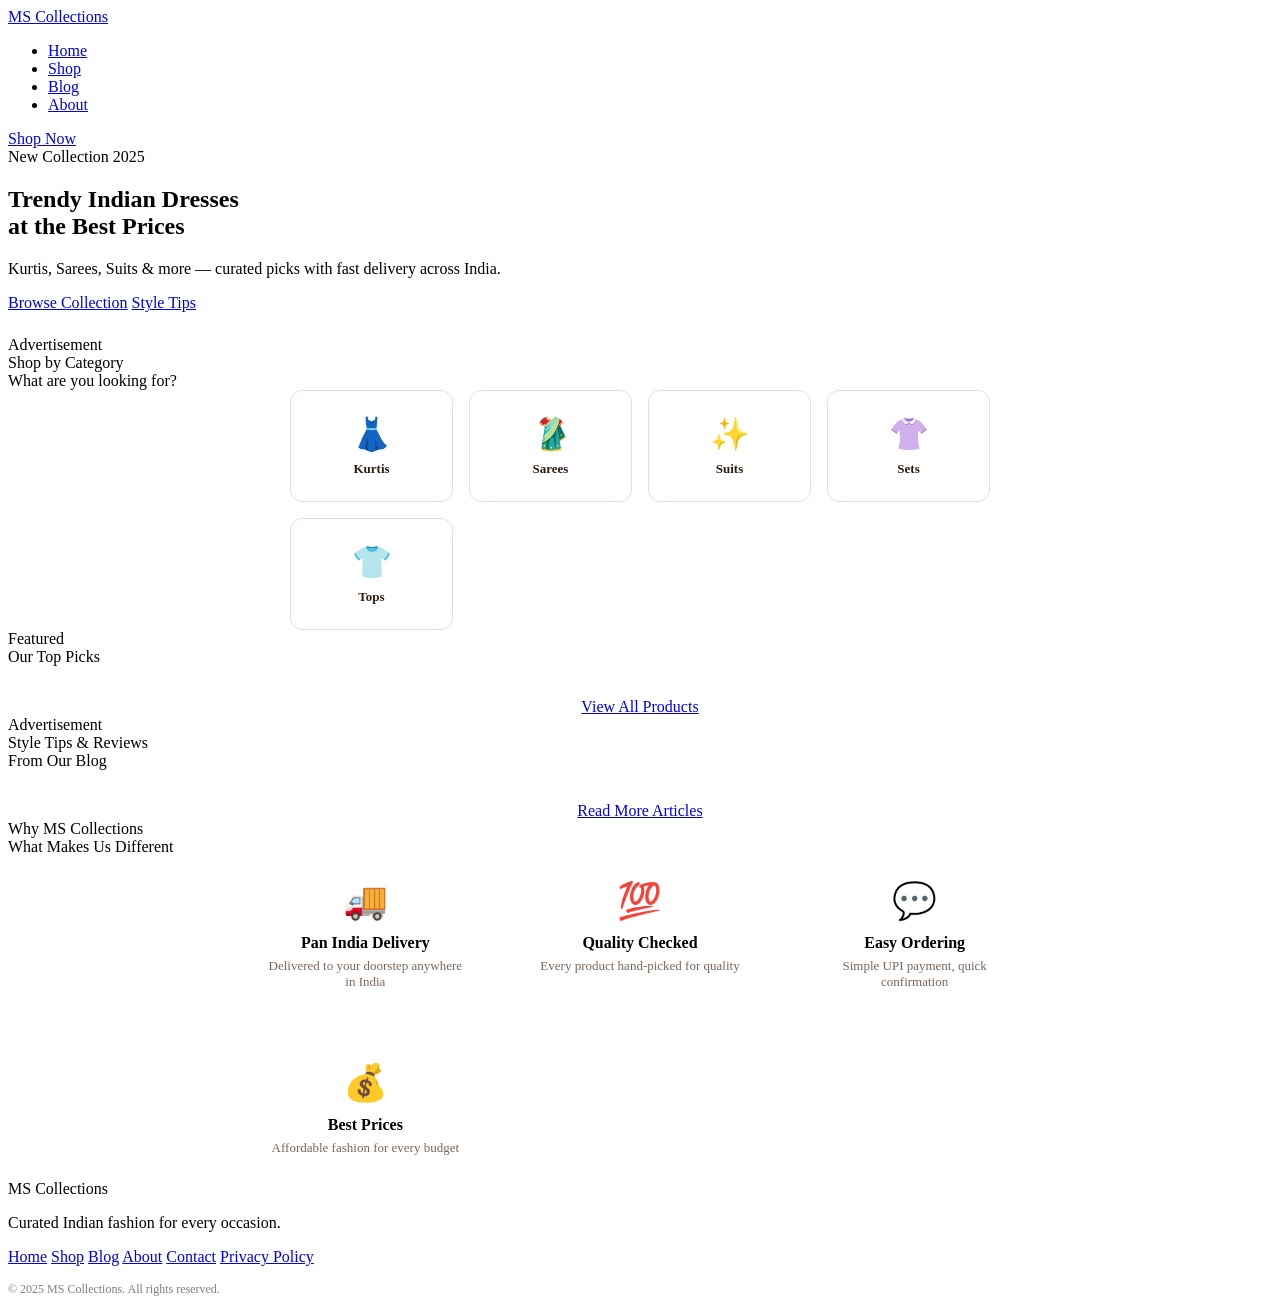
==== index.html @ 7e94d1b1 "Add files via upload MS V1" ====
<!DOCTYPE html>
<html lang="en">
<head>
  <meta charset="UTF-8">
  <meta name="viewport" content="width=device-width, initial-scale=1.0">
  <title>MS Collections — Trendy Indian Dresses & Kurtis</title>
  <meta name="description" content="Shop the best Indian dresses, kurtis, sarees and suits at MS Collections. Affordable prices, fast delivery across India.">
  <link rel="stylesheet" href="css/style.css">
</head>
<body>

<!-- NAV -->
<nav>
  <div class="nav-inner">
    <a href="index.html" class="logo">MS <span>Collections</span></a>
    <ul class="nav-links">
      <li><a href="index.html" class="active">Home</a></li>
      <li><a href="products.html">Shop</a></li>
      <li><a href="blog.html">Blog</a></li>
      <li><a href="about.html">About</a></li>
    </ul>
    <div class="nav-right">
      <a href="products.html" class="cart-btn">Shop Now</a>
    </div>
  </div>
</nav>

<!-- HERO -->
<section class="hero">
  <div class="hero-tag">New Collection 2025</div>
  <h1>Trendy Indian Dresses<br>at the Best Prices</h1>
  <p>Kurtis, Sarees, Suits & more — curated picks with fast delivery across India.</p>
  <div class="hero-btns">
    <a href="products.html" class="btn-primary">Browse Collection</a>
    <a href="blog.html" class="btn-outline">Style Tips</a>
  </div>
</section>

<!-- ADSENSE TOP BANNER -->
<div class="container">
  <div class="ad-slot ad-slot-banner" style="margin-top:24px">
    <!-- Google AdSense — Add your ad code here after approval -->
    Advertisement
  </div>
</div>

<!-- CATEGORIES -->
<section class="section">
  <div class="container">
    <div class="section-header">
      <div class="section-tag">Shop by Category</div>
      <div class="section-title">What are you looking for?</div>
    </div>
    <div style="display:grid;grid-template-columns:repeat(auto-fill,minmax(140px,1fr));gap:16px;max-width:700px;margin:0 auto">
      <a href="products.html?cat=Kurtis" style="text-decoration:none">
        <div style="background:#fff;border:1px solid #e8ddd4;border-radius:12px;padding:24px 16px;text-align:center;transition:all 0.2s" onmouseover="this.style.borderColor='#c4622d';this.style.transform='translateY(-2px)'" onmouseout="this.style.borderColor='#e8ddd4';this.style.transform='translateY(0)'">
          <div style="font-size:32px;margin-bottom:8px">👗</div>
          <div style="font-weight:600;font-size:13px;color:#2d1b0e">Kurtis</div>
        </div>
      </a>
      <a href="products.html?cat=Sarees" style="text-decoration:none">
        <div style="background:#fff;border:1px solid #e8ddd4;border-radius:12px;padding:24px 16px;text-align:center;transition:all 0.2s" onmouseover="this.style.borderColor='#c4622d';this.style.transform='translateY(-2px)'" onmouseout="this.style.borderColor='#e8ddd4';this.style.transform='translateY(0)'">
          <div style="font-size:32px;margin-bottom:8px">🥻</div>
          <div style="font-weight:600;font-size:13px;color:#2d1b0e">Sarees</div>
        </div>
      </a>
      <a href="products.html?cat=Suits" style="text-decoration:none">
        <div style="background:#fff;border:1px solid #e8ddd4;border-radius:12px;padding:24px 16px;text-align:center;transition:all 0.2s" onmouseover="this.style.borderColor='#c4622d';this.style.transform='translateY(-2px)'" onmouseout="this.style.borderColor='#e8ddd4';this.style.transform='translateY(0)'">
          <div style="font-size:32px;margin-bottom:8px">✨</div>
          <div style="font-weight:600;font-size:13px;color:#2d1b0e">Suits</div>
        </div>
      </a>
      <a href="products.html?cat=Sets" style="text-decoration:none">
        <div style="background:#fff;border:1px solid #e8ddd4;border-radius:12px;padding:24px 16px;text-align:center;transition:all 0.2s" onmouseover="this.style.borderColor='#c4622d';this.style.transform='translateY(-2px)'" onmouseout="this.style.borderColor='#e8ddd4';this.style.transform='translateY(0)'">
          <div style="font-size:32px;margin-bottom:8px">👚</div>
          <div style="font-weight:600;font-size:13px;color:#2d1b0e">Sets</div>
        </div>
      </a>
      <a href="products.html?cat=Tops" style="text-decoration:none">
        <div style="background:#fff;border:1px solid #e8ddd4;border-radius:12px;padding:24px 16px;text-align:center;transition:all 0.2s" onmouseover="this.style.borderColor='#c4622d';this.style.transform='translateY(-2px)'" onmouseout="this.style.borderColor='#e8ddd4';this.style.transform='translateY(0)'">
          <div style="font-size:32px;margin-bottom:8px">👕</div>
          <div style="font-weight:600;font-size:13px;color:#2d1b0e">Tops</div>
        </div>
      </a>
    </div>
  </div>
</section>

<!-- FEATURED PRODUCTS -->
<section class="section section-alt">
  <div class="container">
    <div class="section-header">
      <div class="section-tag">Featured</div>
      <div class="section-title">Our Top Picks</div>
    </div>
    <div class="products-grid" id="featured-products">
      <!-- Loaded by JS -->
    </div>
    <div style="text-align:center;margin-top:32px">
      <a href="products.html" class="btn-primary">View All Products</a>
    </div>
  </div>
</section>

<!-- ADSENSE MIDDLE -->
<div class="container">
  <div class="ad-slot ad-slot-banner">
    <!-- Google AdSense — Add your ad code here after approval -->
    Advertisement
  </div>
</div>

<!-- BLOG SECTION -->
<section class="section">
  <div class="container">
    <div class="section-header">
      <div class="section-tag">Style Tips & Reviews</div>
      <div class="section-title">From Our Blog</div>
    </div>
    <div class="blogs-grid" id="featured-blogs">
      <!-- Loaded by JS -->
    </div>
    <div style="text-align:center;margin-top:32px">
      <a href="blog.html" class="btn-primary">Read More Articles</a>
    </div>
  </div>
</section>

<!-- WHY US -->
<section class="section section-alt">
  <div class="container">
    <div class="section-header">
      <div class="section-tag">Why MS Collections</div>
      <div class="section-title">What Makes Us Different</div>
    </div>
    <div style="display:grid;grid-template-columns:repeat(auto-fill,minmax(200px,1fr));gap:24px;max-width:800px;margin:0 auto">
      <div style="text-align:center;padding:24px">
        <div style="font-size:36px;margin-bottom:12px">🚚</div>
        <div style="font-weight:600;margin-bottom:6px">Pan India Delivery</div>
        <div style="font-size:13px;color:#7a6658">Delivered to your doorstep anywhere in India</div>
      </div>
      <div style="text-align:center;padding:24px">
        <div style="font-size:36px;margin-bottom:12px">💯</div>
        <div style="font-weight:600;margin-bottom:6px">Quality Checked</div>
        <div style="font-size:13px;color:#7a6658">Every product hand-picked for quality</div>
      </div>
      <div style="text-align:center;padding:24px">
        <div style="font-size:36px;margin-bottom:12px">💬</div>
        <div style="font-weight:600;margin-bottom:6px">Easy Ordering</div>
        <div style="font-size:13px;color:#7a6658">Simple UPI payment, quick confirmation</div>
      </div>
      <div style="text-align:center;padding:24px">
        <div style="font-size:36px;margin-bottom:12px">💰</div>
        <div style="font-weight:600;margin-bottom:6px">Best Prices</div>
        <div style="font-size:13px;color:#7a6658">Affordable fashion for every budget</div>
      </div>
    </div>
  </div>
</section>

<!-- FOOTER -->
<footer>
  <div class="footer-logo">MS <span>Collections</span></div>
  <p>Curated Indian fashion for every occasion.</p>
  <div class="footer-links">
    <a href="index.html">Home</a>
    <a href="products.html">Shop</a>
    <a href="blog.html">Blog</a>
    <a href="about.html">About</a>
    <a href="about.html#contact">Contact</a>
    <a href="privacy.html">Privacy Policy</a>
  </div>
  <p style="margin-top:16px;font-size:12px;opacity:0.5">&copy; 2025 MS Collections. All rights reserved.</p>
</footer>

<script src="js/main.js"></script>
</body>
</html>
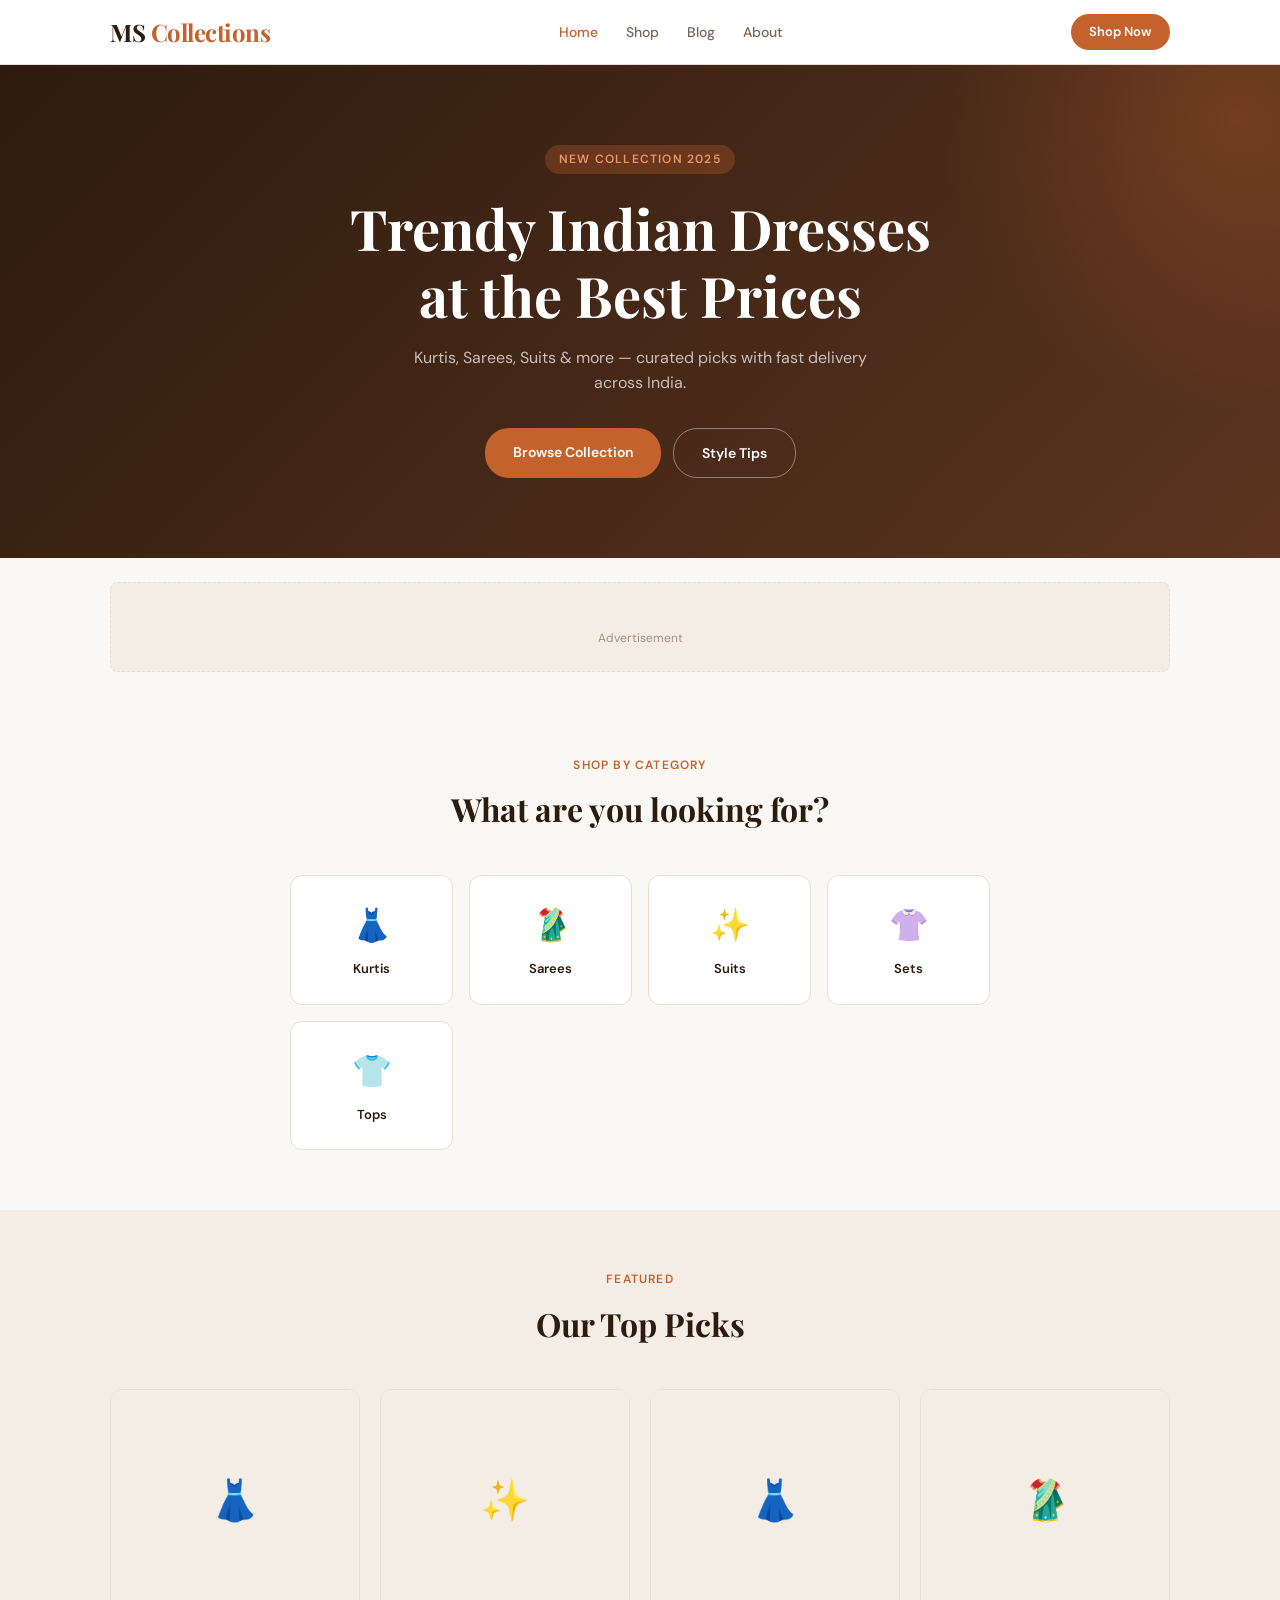
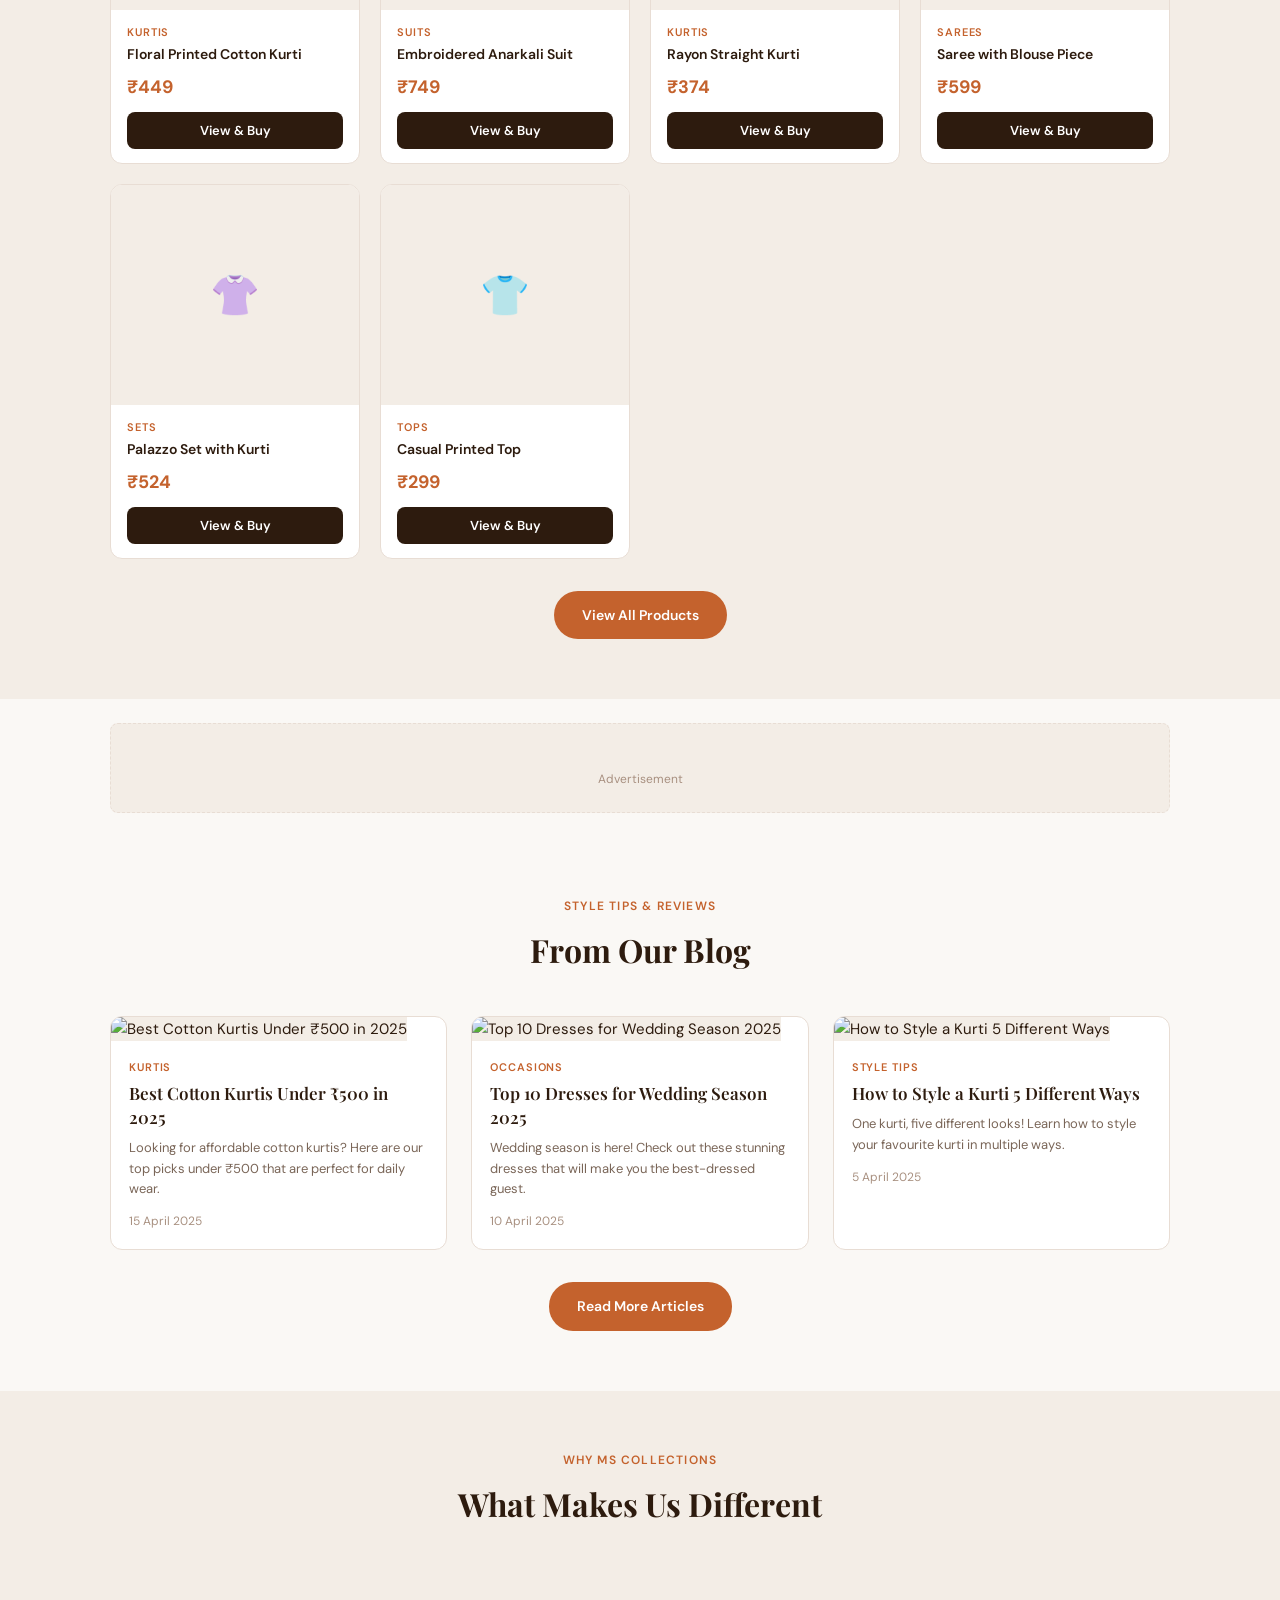
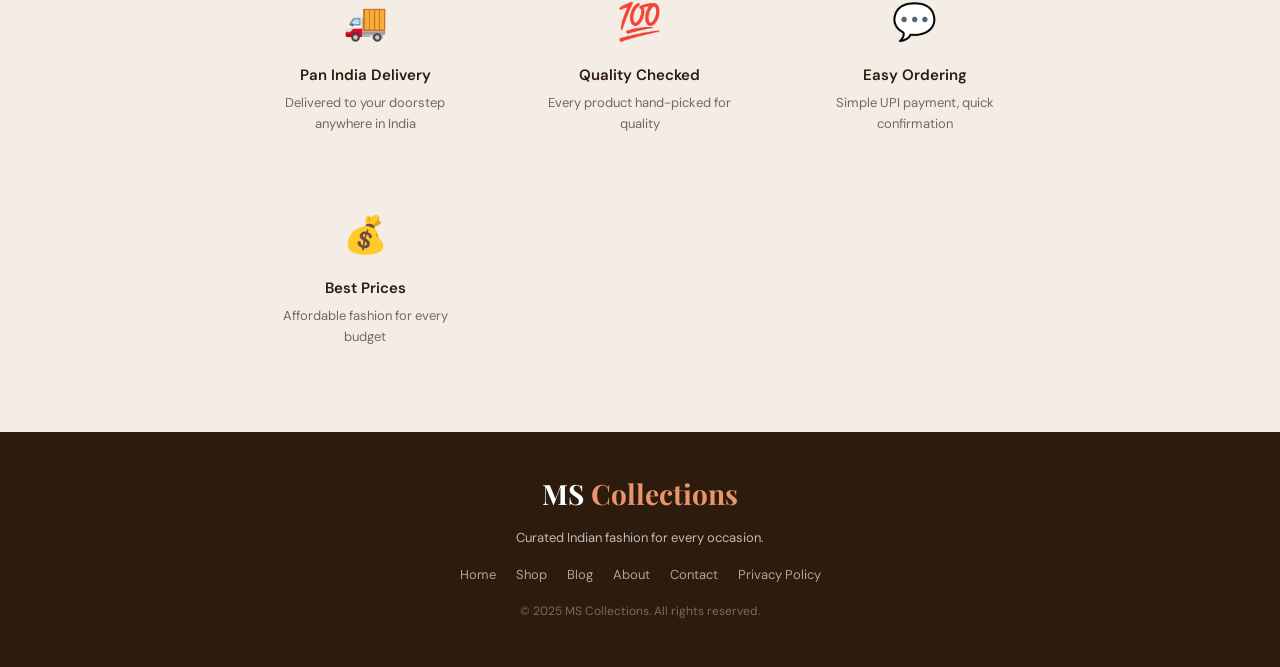
==== commit 74208bf3: "Add files via upload" ====
--- a/index.html
+++ b/index.html
@@ -6,6 +6,8 @@
   <title>MS Collections — Trendy Indian Dresses & Kurtis</title>
   <meta name="description" content="Shop the best Indian dresses, kurtis, sarees and suits at MS Collections. Affordable prices, fast delivery across India.">
   <link rel="stylesheet" href="css/style.css">
+  <script async src="https://pagead2.googlesyndication.com/pagead/js/adsbygoogle.js?client=ca-pub-4828452503602033"
+     crossorigin="anonymous"></script>
 </head>
 <body>
 
--- a/css/style.css
+++ b/css/style.css
@@ -0,0 +1,581 @@
+@import url('https://fonts.googleapis.com/css2?family=Playfair+Display:wght@400;600;700&family=DM+Sans:wght@300;400;500;600&display=swap');
+
+:root {
+  --bg: #faf8f5;
+  --bg2: #f3ede6;
+  --primary: #2d1b0e;
+  --accent: #c4622d;
+  --accent2: #e8956d;
+  --text: #2d1b0e;
+  --text2: #7a6658;
+  --text3: #a89080;
+  --white: #ffffff;
+  --border: #e8ddd4;
+  --card-bg: #ffffff;
+  --success: #3a7d44;
+  --font-display: 'Playfair Display', serif;
+  --font-body: 'DM Sans', sans-serif;
+  --radius: 12px;
+  --radius-sm: 8px;
+  --shadow: 0 2px 16px rgba(45,27,14,0.08);
+  --shadow-hover: 0 8px 32px rgba(45,27,14,0.14);
+}
+
+* { box-sizing: border-box; margin: 0; padding: 0; }
+
+html { scroll-behavior: smooth; }
+
+body {
+  font-family: var(--font-body);
+  background: var(--bg);
+  color: var(--text);
+  font-size: 15px;
+  line-height: 1.6;
+}
+
+/* ── NAV ─────────────────────────────── */
+nav {
+  background: var(--white);
+  border-bottom: 1px solid var(--border);
+  position: sticky;
+  top: 0;
+  z-index: 100;
+}
+
+.nav-inner {
+  max-width: 1100px;
+  margin: 0 auto;
+  padding: 0 20px;
+  display: flex;
+  align-items: center;
+  justify-content: space-between;
+  height: 64px;
+}
+
+.logo {
+  font-family: var(--font-display);
+  font-size: 24px;
+  font-weight: 700;
+  color: var(--primary);
+  text-decoration: none;
+  letter-spacing: -0.5px;
+}
+
+.logo span { color: var(--accent); }
+
+.nav-links {
+  display: flex;
+  gap: 28px;
+  list-style: none;
+}
+
+.nav-links a {
+  text-decoration: none;
+  color: var(--text2);
+  font-size: 14px;
+  font-weight: 500;
+  transition: color 0.2s;
+}
+
+.nav-links a:hover, .nav-links a.active { color: var(--accent); }
+
+.nav-right { display: flex; align-items: center; gap: 16px; }
+
+.cart-btn {
+  background: var(--accent);
+  color: white;
+  border: none;
+  padding: 8px 18px;
+  border-radius: 20px;
+  font-family: var(--font-body);
+  font-size: 13px;
+  font-weight: 600;
+  cursor: pointer;
+  transition: background 0.2s;
+  text-decoration: none;
+  display: inline-block;
+}
+
+.cart-btn:hover { background: #a8501f; }
+
+/* ── CONTAINER ───────────────────────── */
+.container {
+  max-width: 1100px;
+  margin: 0 auto;
+  padding: 0 20px;
+}
+
+/* ── HERO ────────────────────────────── */
+.hero {
+  background: linear-gradient(135deg, #2d1b0e 0%, #5c3420 100%);
+  color: white;
+  padding: 80px 20px;
+  text-align: center;
+  position: relative;
+  overflow: hidden;
+}
+
+.hero::before {
+  content: '';
+  position: absolute;
+  top: -50%;
+  right: -20%;
+  width: 600px;
+  height: 600px;
+  background: radial-gradient(circle, rgba(196,98,45,0.3) 0%, transparent 70%);
+  pointer-events: none;
+}
+
+.hero-tag {
+  display: inline-block;
+  background: rgba(196,98,45,0.3);
+  color: var(--accent2);
+  font-size: 12px;
+  font-weight: 600;
+  letter-spacing: .1em;
+  text-transform: uppercase;
+  padding: 5px 14px;
+  border-radius: 20px;
+  margin-bottom: 20px;
+}
+
+.hero h1 {
+  font-family: var(--font-display);
+  font-size: clamp(32px, 5vw, 56px);
+  font-weight: 700;
+  line-height: 1.2;
+  margin-bottom: 16px;
+}
+
+.hero p {
+  font-size: 16px;
+  color: rgba(255,255,255,0.7);
+  margin-bottom: 32px;
+  max-width: 500px;
+  margin-left: auto;
+  margin-right: auto;
+}
+
+.hero-btns { display: flex; gap: 12px; justify-content: center; flex-wrap: wrap; }
+
+.btn-primary {
+  background: var(--accent);
+  color: white;
+  padding: 13px 28px;
+  border-radius: 24px;
+  text-decoration: none;
+  font-weight: 600;
+  font-size: 14px;
+  transition: all 0.2s;
+  display: inline-block;
+}
+
+.btn-primary:hover { background: #a8501f; transform: translateY(-1px); }
+
+.btn-outline {
+  background: transparent;
+  color: white;
+  padding: 13px 28px;
+  border-radius: 24px;
+  border: 1.5px solid rgba(255,255,255,0.4);
+  text-decoration: none;
+  font-weight: 600;
+  font-size: 14px;
+  transition: all 0.2s;
+  display: inline-block;
+}
+
+.btn-outline:hover { background: rgba(255,255,255,0.1); }
+
+/* ── SECTION TITLES ──────────────────── */
+.section-header {
+  text-align: center;
+  margin-bottom: 40px;
+}
+
+.section-tag {
+  font-size: 12px;
+  font-weight: 600;
+  letter-spacing: .1em;
+  text-transform: uppercase;
+  color: var(--accent);
+  margin-bottom: 8px;
+}
+
+.section-title {
+  font-family: var(--font-display);
+  font-size: 32px;
+  font-weight: 700;
+  color: var(--primary);
+}
+
+/* ── PRODUCT CARD ────────────────────── */
+.products-grid {
+  display: grid;
+  grid-template-columns: repeat(auto-fill, minmax(230px, 1fr));
+  gap: 20px;
+}
+
+.product-card {
+  background: var(--card-bg);
+  border-radius: var(--radius);
+  overflow: hidden;
+  border: 1px solid var(--border);
+  transition: all 0.25s;
+  text-decoration: none;
+  color: inherit;
+  display: block;
+}
+
+.product-card:hover {
+  transform: translateY(-4px);
+  box-shadow: var(--shadow-hover);
+}
+
+.product-img {
+  width: 100%;
+  height: 220px;
+  object-fit: cover;
+  background: var(--bg2);
+  display: flex;
+  align-items: center;
+  justify-content: center;
+  font-size: 40px;
+}
+
+.product-img img {
+  width: 100%;
+  height: 100%;
+  object-fit: cover;
+}
+
+.product-info { padding: 14px 16px; }
+
+.product-category {
+  font-size: 11px;
+  font-weight: 600;
+  text-transform: uppercase;
+  letter-spacing: .08em;
+  color: var(--accent);
+  margin-bottom: 4px;
+}
+
+.product-name {
+  font-size: 14px;
+  font-weight: 600;
+  color: var(--primary);
+  margin-bottom: 8px;
+  line-height: 1.4;
+}
+
+.product-price {
+  font-size: 18px;
+  font-weight: 700;
+  color: var(--accent);
+}
+
+.product-price span {
+  font-size: 13px;
+  font-weight: 400;
+  color: var(--text3);
+  margin-left: 6px;
+}
+
+.add-cart-btn {
+  display: block;
+  width: 100%;
+  background: var(--primary);
+  color: white;
+  border: none;
+  padding: 10px;
+  border-radius: var(--radius-sm);
+  font-family: var(--font-body);
+  font-size: 13px;
+  font-weight: 600;
+  cursor: pointer;
+  margin-top: 10px;
+  transition: background 0.2s;
+  text-align: center;
+}
+
+.add-cart-btn:hover { background: var(--accent); }
+
+/* ── CATEGORIES BAR ──────────────────── */
+.categories {
+  display: flex;
+  gap: 10px;
+  flex-wrap: wrap;
+  margin-bottom: 28px;
+}
+
+.cat-btn {
+  background: var(--white);
+  border: 1.5px solid var(--border);
+  color: var(--text2);
+  padding: 7px 16px;
+  border-radius: 20px;
+  font-family: var(--font-body);
+  font-size: 13px;
+  font-weight: 500;
+  cursor: pointer;
+  transition: all 0.2s;
+}
+
+.cat-btn:hover, .cat-btn.active {
+  background: var(--accent);
+  border-color: var(--accent);
+  color: white;
+}
+
+/* ── BLOG CARD ───────────────────────── */
+.blogs-grid {
+  display: grid;
+  grid-template-columns: repeat(auto-fill, minmax(300px, 1fr));
+  gap: 24px;
+}
+
+.blog-card {
+  background: var(--card-bg);
+  border-radius: var(--radius);
+  overflow: hidden;
+  border: 1px solid var(--border);
+  transition: all 0.25s;
+  text-decoration: none;
+  color: inherit;
+  display: block;
+}
+
+.blog-card:hover { transform: translateY(-3px); box-shadow: var(--shadow-hover); }
+
+.blog-card img {
+  width: 100%;
+  height: 180px;
+  object-fit: cover;
+  background: var(--bg2);
+}
+
+.blog-info { padding: 18px; }
+
+.blog-cat {
+  font-size: 11px;
+  font-weight: 600;
+  text-transform: uppercase;
+  letter-spacing: .08em;
+  color: var(--accent);
+  margin-bottom: 6px;
+}
+
+.blog-title {
+  font-family: var(--font-display);
+  font-size: 17px;
+  font-weight: 600;
+  color: var(--primary);
+  margin-bottom: 8px;
+  line-height: 1.4;
+}
+
+.blog-excerpt {
+  font-size: 13px;
+  color: var(--text2);
+  line-height: 1.6;
+  margin-bottom: 12px;
+}
+
+.blog-date { font-size: 12px; color: var(--text3); }
+
+/* ── ADSENSE PLACEHOLDER ─────────────── */
+.ad-slot {
+  background: var(--bg2);
+  border: 1px dashed var(--border);
+  border-radius: var(--radius-sm);
+  padding: 20px;
+  text-align: center;
+  color: var(--text3);
+  font-size: 12px;
+  margin: 24px 0;
+}
+
+.ad-slot-banner { height: 90px; line-height: 70px; }
+
+.ad-slot-square { height: 250px; line-height: 230px; }
+
+/* ── SECTION SPACING ─────────────────── */
+.section { padding: 60px 0; }
+
+.section-alt { background: var(--bg2); }
+
+/* ── ORDER PAGE ──────────────────────── */
+.order-box {
+  max-width: 600px;
+  margin: 40px auto;
+  background: var(--card-bg);
+  border-radius: var(--radius);
+  border: 1px solid var(--border);
+  padding: 32px;
+}
+
+.upi-box {
+  background: var(--bg2);
+  border-radius: var(--radius);
+  padding: 24px;
+  text-align: center;
+  margin: 24px 0;
+}
+
+.upi-id {
+  font-size: 22px;
+  font-weight: 700;
+  color: var(--accent);
+  font-family: var(--font-display);
+  margin: 8px 0;
+}
+
+.qr-placeholder {
+  width: 160px;
+  height: 160px;
+  background: var(--border);
+  border-radius: 8px;
+  margin: 16px auto;
+  display: flex;
+  align-items: center;
+  justify-content: center;
+  font-size: 12px;
+  color: var(--text3);
+}
+
+/* ── FOOTER ──────────────────────────── */
+footer {
+  background: var(--primary);
+  color: rgba(255,255,255,0.7);
+  padding: 40px 20px;
+  text-align: center;
+}
+
+footer .footer-logo {
+  font-family: var(--font-display);
+  font-size: 28px;
+  font-weight: 700;
+  color: white;
+  margin-bottom: 12px;
+}
+
+footer .footer-logo span { color: var(--accent2); }
+
+footer p { font-size: 13px; margin-bottom: 6px; }
+
+footer a { color: var(--accent2); text-decoration: none; }
+
+.footer-links {
+  display: flex;
+  gap: 20px;
+  justify-content: center;
+  margin: 16px 0;
+  flex-wrap: wrap;
+}
+
+.footer-links a { color: rgba(255,255,255,0.6); font-size: 13px; text-decoration: none; }
+.footer-links a:hover { color: var(--accent2); }
+
+/* ── PRODUCT DETAIL ──────────────────── */
+.product-detail-grid {
+  display: grid;
+  grid-template-columns: 1fr 1fr;
+  gap: 48px;
+  padding: 40px 0;
+}
+
+.product-detail-img {
+  border-radius: var(--radius);
+  overflow: hidden;
+  background: var(--bg2);
+  height: 420px;
+  display: flex;
+  align-items: center;
+  justify-content: center;
+  font-size: 80px;
+}
+
+.size-btns, .color-btns {
+  display: flex;
+  gap: 8px;
+  flex-wrap: wrap;
+  margin: 10px 0;
+}
+
+.size-btn {
+  border: 1.5px solid var(--border);
+  background: var(--white);
+  color: var(--text);
+  padding: 6px 14px;
+  border-radius: 6px;
+  font-family: var(--font-body);
+  font-size: 13px;
+  cursor: pointer;
+  transition: all 0.2s;
+}
+
+.size-btn:hover, .size-btn.selected {
+  border-color: var(--accent);
+  background: var(--accent);
+  color: white;
+}
+
+.color-btn {
+  width: 28px;
+  height: 28px;
+  border-radius: 50%;
+  border: 2px solid var(--border);
+  cursor: pointer;
+  transition: border-color 0.2s;
+}
+
+.color-btn.selected { border-color: var(--accent); }
+
+.buy-now-btn {
+  display: block;
+  width: 100%;
+  background: var(--accent);
+  color: white;
+  border: none;
+  padding: 16px;
+  border-radius: 12px;
+  font-family: var(--font-body);
+  font-size: 16px;
+  font-weight: 700;
+  cursor: pointer;
+  margin-top: 20px;
+  transition: all 0.2s;
+  text-align: center;
+  text-decoration: none;
+}
+
+.buy-now-btn:hover { background: #a8501f; transform: translateY(-1px); }
+
+/* ── MISC ────────────────────────────── */
+.badge {
+  display: inline-block;
+  font-size: 11px;
+  padding: 3px 10px;
+  border-radius: 12px;
+  font-weight: 600;
+}
+
+.badge-success { background: #d4edda; color: var(--success); }
+.badge-info { background: #d0e8ff; color: #185FA5; }
+
+.breadcrumb {
+  font-size: 13px;
+  color: var(--text3);
+  padding: 16px 0;
+}
+
+.breadcrumb a { color: var(--accent); text-decoration: none; }
+
+/* ── MOBILE ──────────────────────────── */
+@media (max-width: 768px) {
+  .nav-links { display: none; }
+  .hero { padding: 60px 20px; }
+  .product-detail-grid { grid-template-columns: 1fr; gap: 24px; }
+  .section { padding: 40px 0; }
+  .section-title { font-size: 26px; }
+}
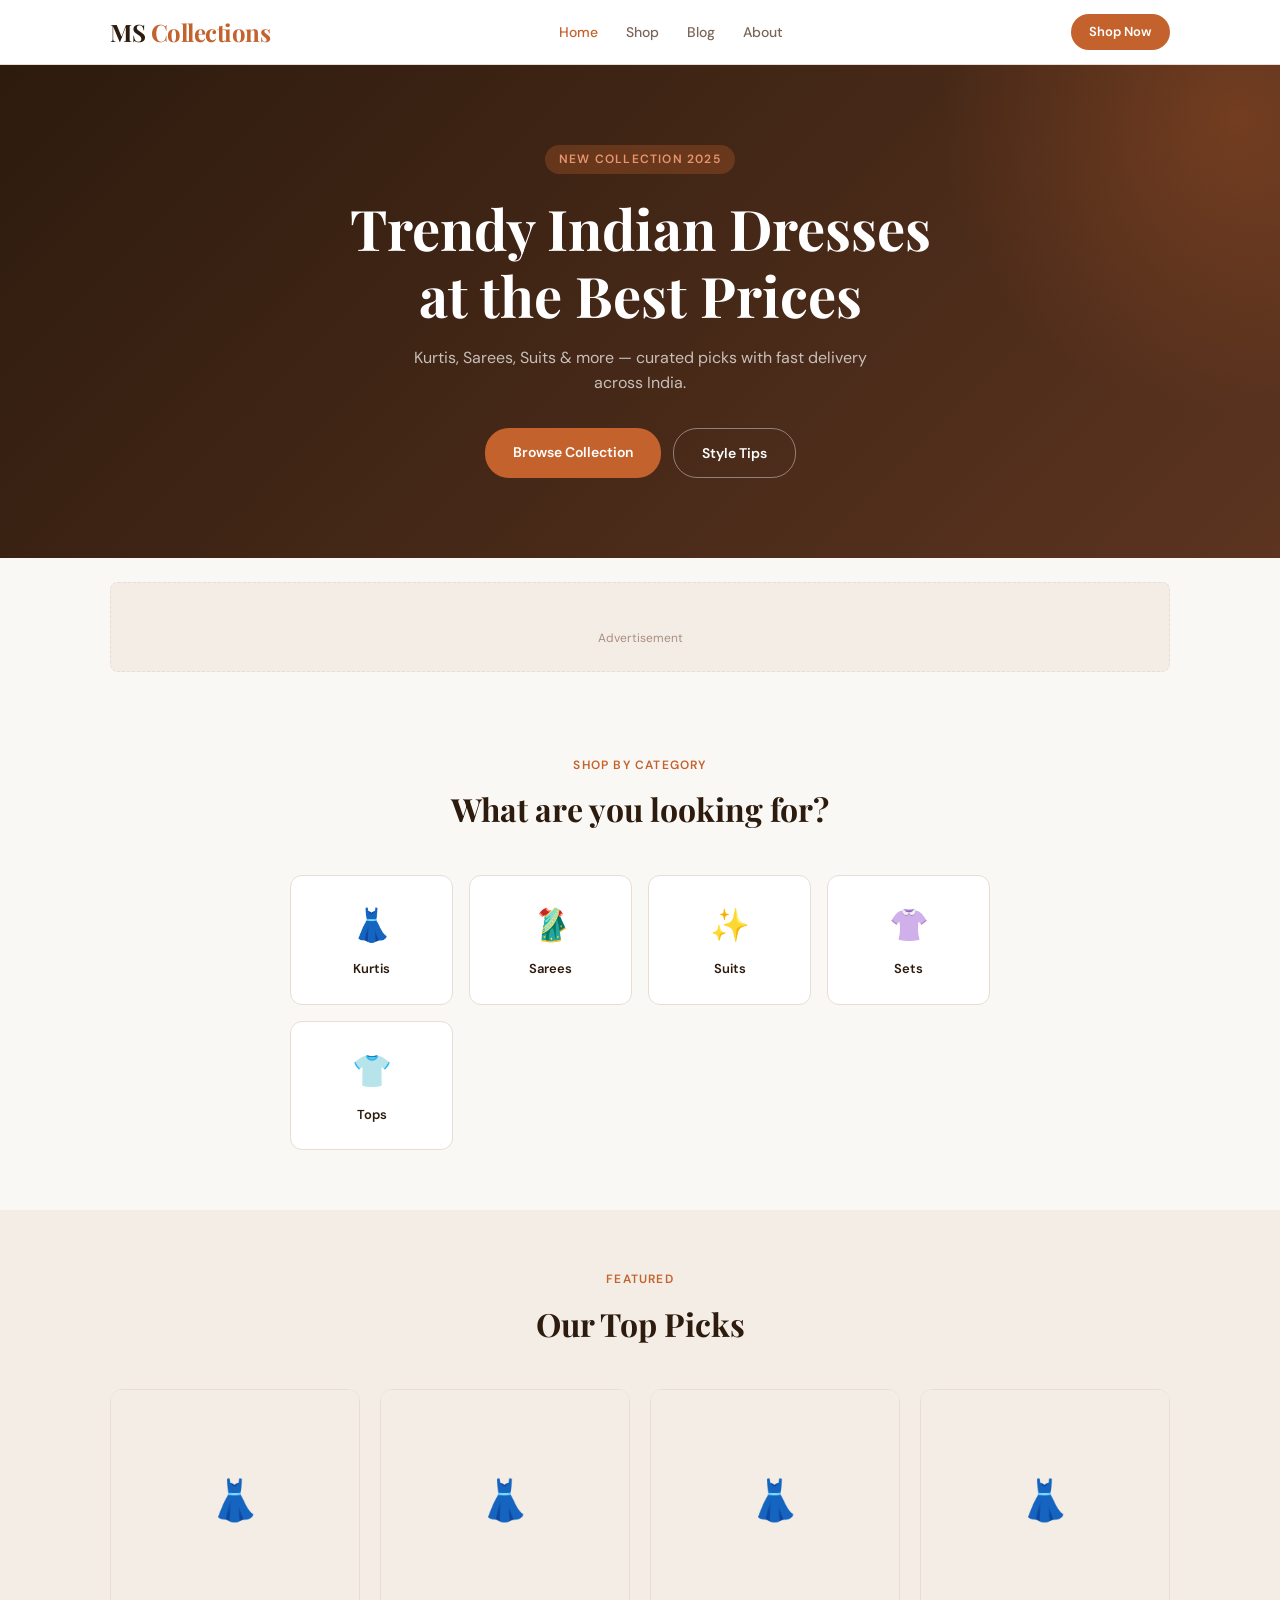
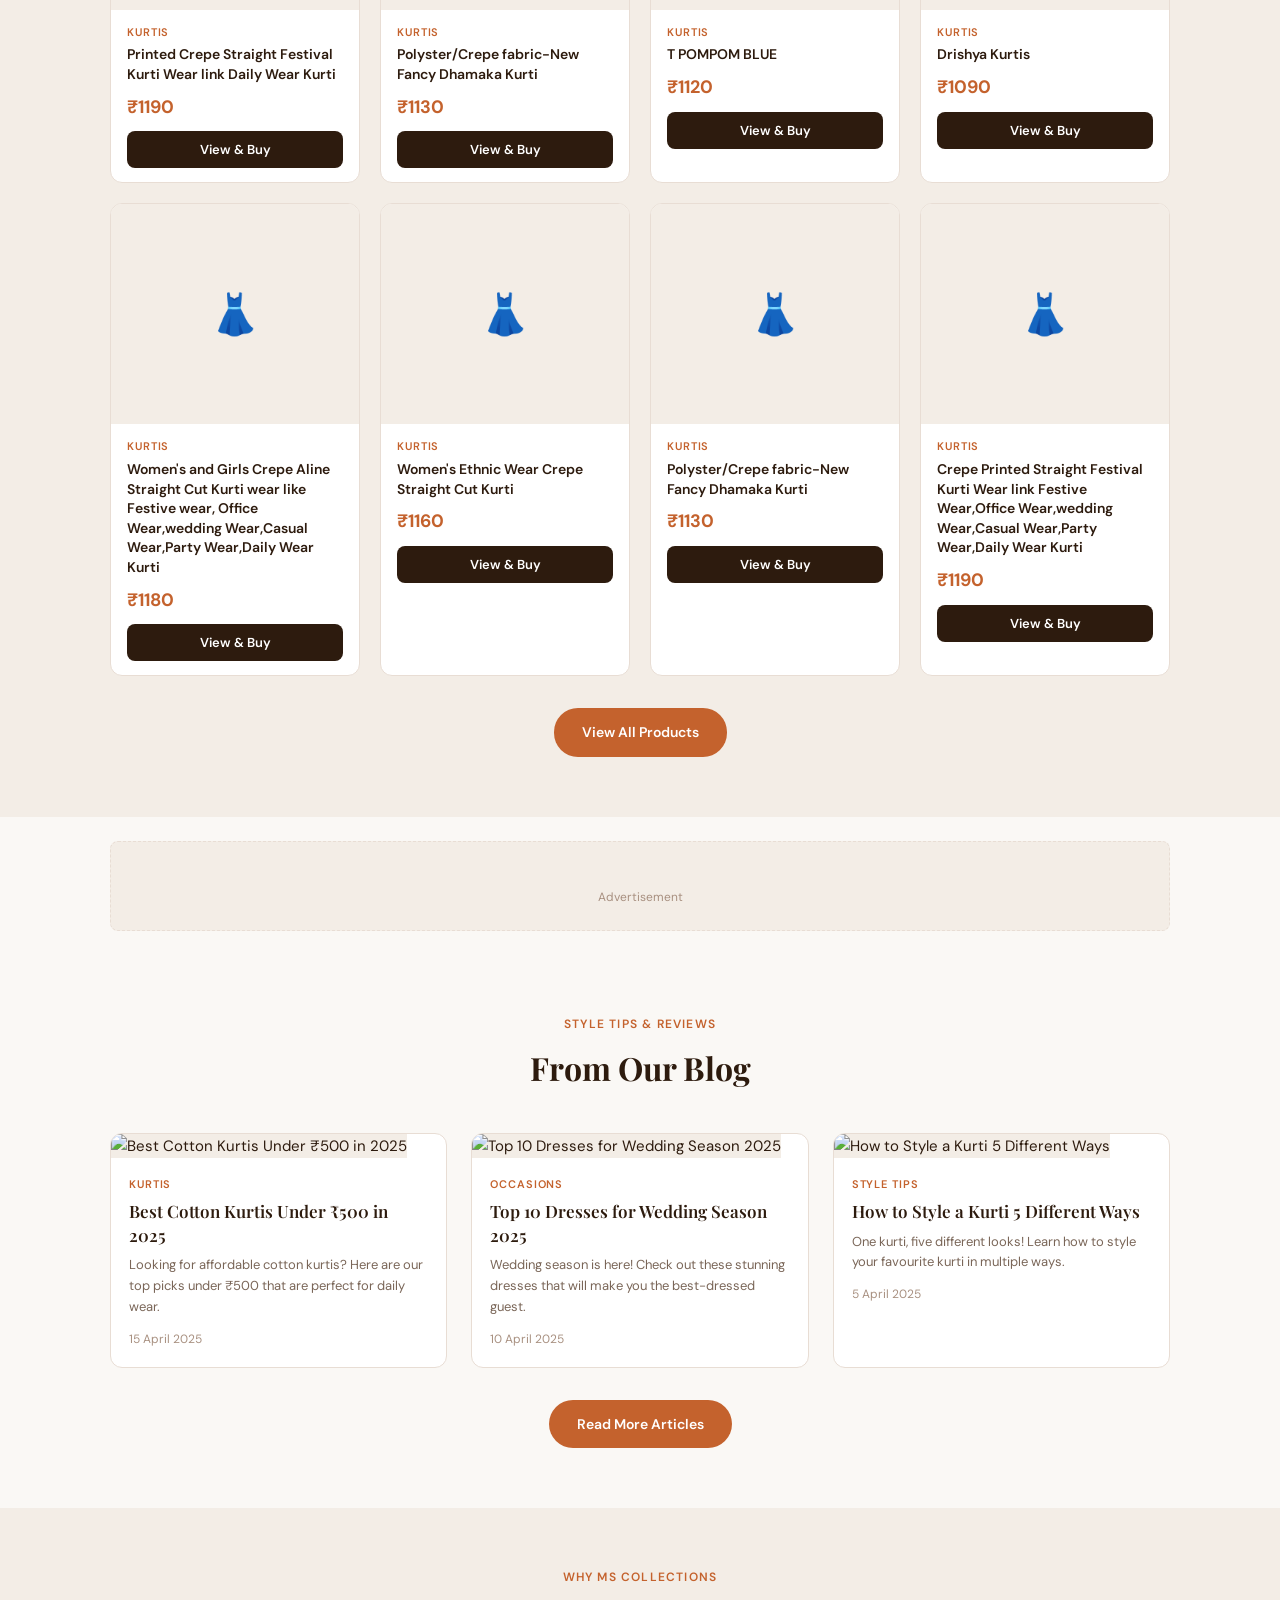
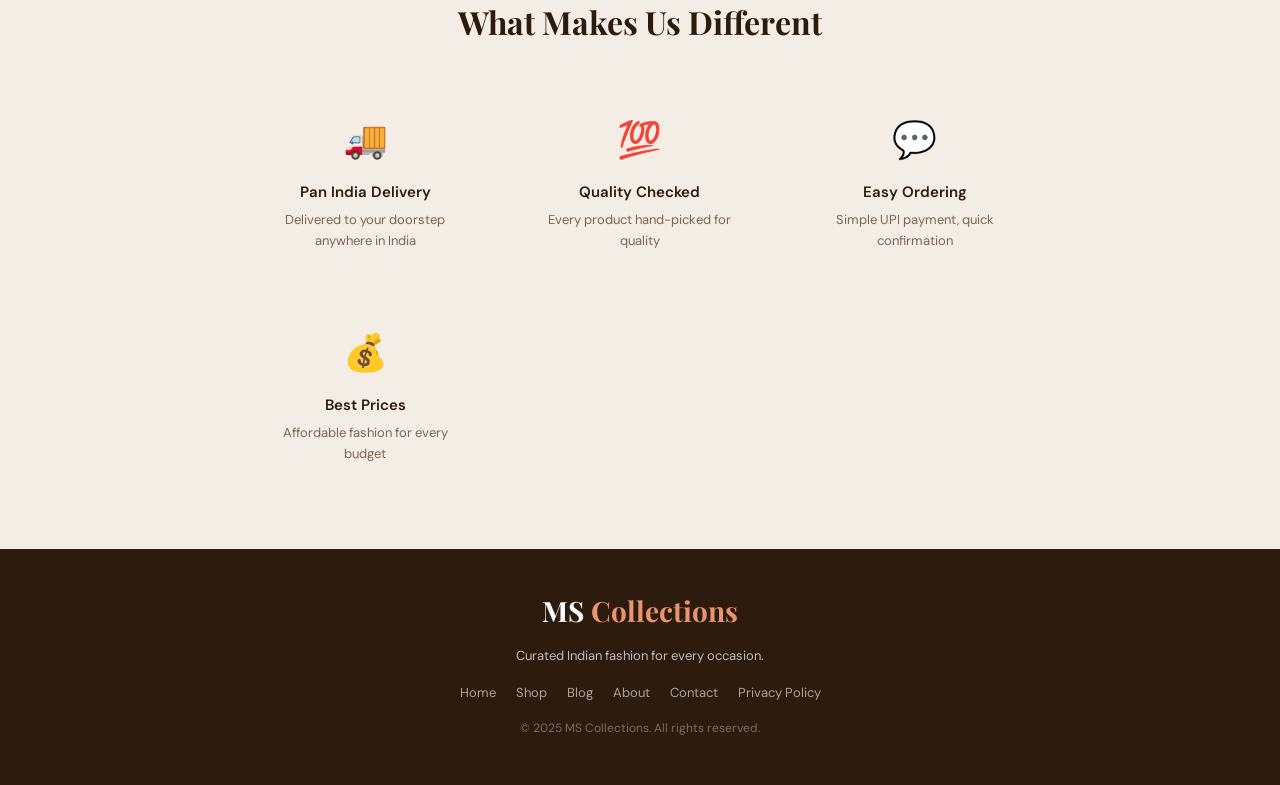
==== commit 5407ce24: "Add files via upload" ====
--- a/index.html
+++ b/index.html
@@ -2,6 +2,7 @@
 <html lang="en">
 <head>
   <meta charset="UTF-8">
+  <link rel="icon" href="data:image/svg+xml,<svg xmlns='http://www.w3.org/2000/svg' viewBox='0 0 100 100'><rect width='100' height='100' fill='white'/><text y='1em' font-size='70' x='50%' text-anchor='middle' fill='%232d1b0e' font-family='serif' font-weight='bold'>MS</text></svg>">
   <meta name="viewport" content="width=device-width, initial-scale=1.0">
   <title>MS Collections — Trendy Indian Dresses & Kurtis</title>
   <meta name="description" content="Shop the best Indian dresses, kurtis, sarees and suits at MS Collections. Affordable prices, fast delivery across India.">
